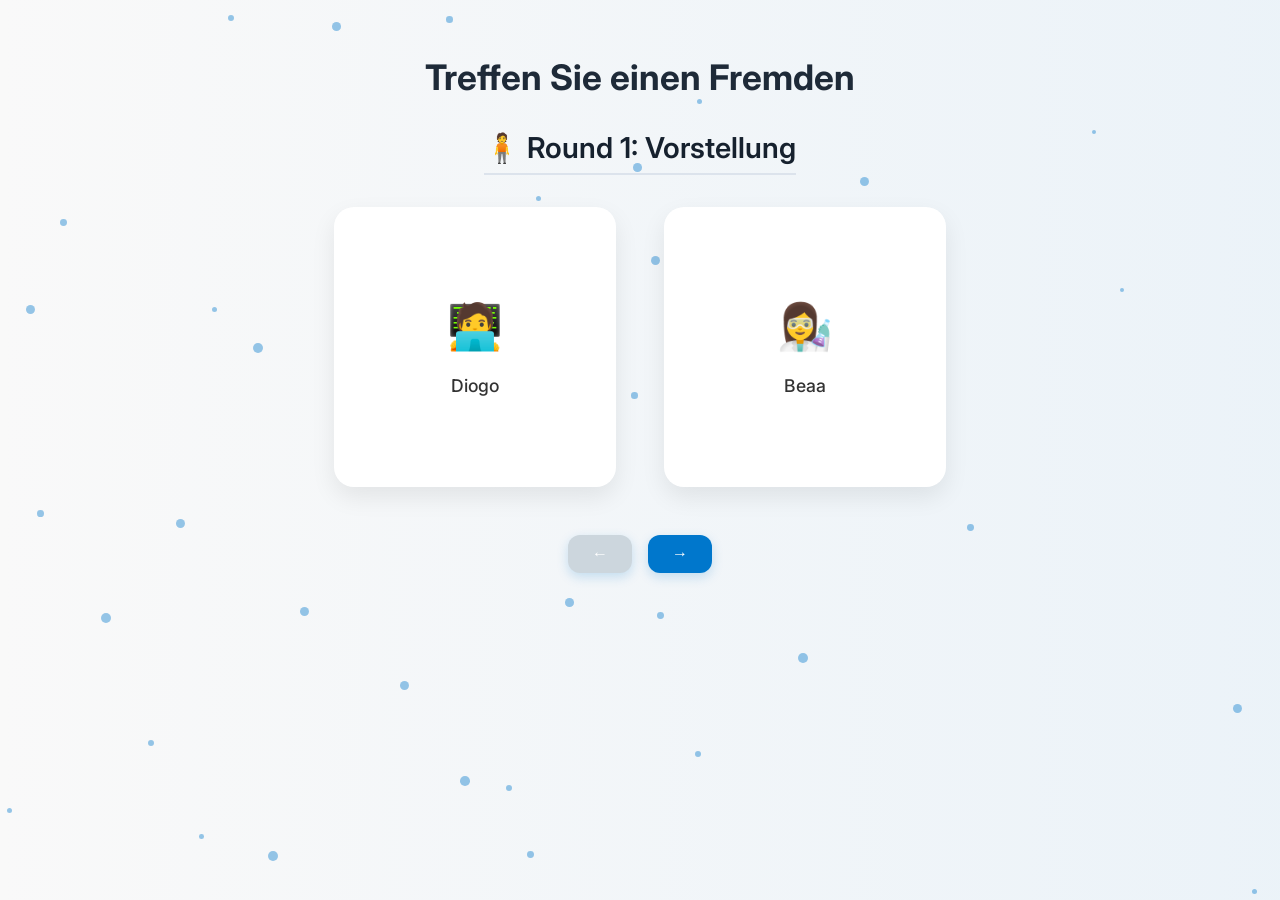
==== index.html @ ba239dfc "chanfes" ====
<!DOCTYPE html>
<html lang="de">
<head>
  <meta charset="UTF-8" />
  <meta name="viewport" content="width=device-width, initial-scale=1.0"/>
  <title>Treffen Sie einen Fremden</title>
  <link href="https://fonts.googleapis.com/css2?family=Inter:wght@400;600&display=swap" rel="stylesheet">
  <link rel="stylesheet" href="styles.css" />
</head>
<body>
<div id="particles"></div>

  <h1>Treffen Sie einen Fremden</h1>

  <div id="sections-container">

    <div class="section active">
      <div class="section-title">🧍 Round 1: Vorstellung</div>
      <div class="cards">
        <div class="card" onclick="this.classList.toggle('flipped')">
          <div class="card-inner">
            <div class="card-front"><div class="icon">🧑‍💻</div>Diogo</div>
            <div class="card-back"> 🇸🇪 Aus Malmö <br> 🏠 Wohnung in München  <br>🛖 Klein Wohnung  </div>
            </div>
        </div>
        <div class="card" onclick="this.classList.toggle('flipped')">
          <div class="card-inner">
            <div class="card-front"><div class="icon">👩‍🔬</div>Beaa</div>
            <div class="card-back">🇺🇸 Aus Sunnyvale <br>🏠 Wohnt in Leuven <br>👯‍♀️ Mit zwei Mitbewohnerinnen </div>
          </div>
        </div>
      </div>
    </div>

    <div class="section">
      <div class="section-title">💼 Round 2: Beruf & Sprache</div>
      <div class="cards">
        <div class="card" onclick="this.classList.toggle('flipped')">
          <div class="card-inner">
            <div class="card-front"><div class="icon">💻</div>Diogo</div>
            <div class="card-back">Informatiker, arbeit of zu Hause<br> Spacht: 🇸🇪 🇪🇸 <br> Lernt: Deutsch</div>
          </div>
        </div>
        <div class="card" onclick="this.classList.toggle('flipped')">
          <div class="card-inner">
            <div class="card-front"><div class="icon">🧬</div>Beaa</div>
            <div class="card-back">Forscherin, Bioingenieurin<br>Sparche: 🇺🇸 🇵🇹 <br> Lernt: Deutsch</div>
          </div>
        </div>
      </div>
    </div>

    <div class="section">
      <div class="section-title">🎯 Round 3: Freizeit & Plan</div>
      <div class="cards">
        <div class="card" onclick="this.classList.toggle('flipped')">
          <div class="card-inner">
            <div class="card-front"><div class="icon">⚽</div>Diogo</div>
            <div class="card-back">💖 - Jogging, Fußball <br> 🍖 Halb Zwei, Hard Rock</div>
          </div>
        </div>
        <div class="card" onclick="this.classList.toggle('flipped')">
          <div class="card-inner">
            <div class="card-front"><div class="icon">📚</div>Beaa</div>
            <div class="card-back"> 💙 Liest und schwimmt gern</div>
          </div>
        </div>
      </div>
    </div>

    <div class="section">
      <div class="section-title">🍔 Round 4: Im Restaurant</div>
      <div class="cards">
        <div class="card" onclick="this.classList.toggle('flipped')">
          <div class="card-inner">
            <div class="card-front"><div class="icon">🍺</div>Diogo</div>
            <div class="card-back"> 🍺 Schnitzel & Bier<br> Schweden = kalt ❄️</div>
          </div>
        </div>
        <div class="card" onclick="this.classList.toggle('flipped')">
          <div class="card-inner">
            <div class="card-front"><div class="icon">🍔</div>Beaa</div>
            <div class="card-back">🍔 Hamburger & Wasser<br>Kalifornien = sonnig ☀️</div>
          </div>
        </div>
      </div>
    </div>

    <div class="section">
      <div class="section-title">🧾 Round 5: Rechnung & Abschied</div>
      <div class="cards">
        <div class="card" onclick="this.classList.toggle('flipped')">
          <div class="card-inner">
            <div class="card-front"><div class="icon">💳</div>Diogo</div>
            <div class="card-back">💸 Zahlt mit Karte<br>📅 Kaffee nächste Woche?</div>
          </div>
        </div>
        <div class="card" onclick="this.classList.toggle('flipped')">
          <div class="card-inner">
            <div class="card-front"><div class="icon">☕</div>Beaa</div>
            <div class="card-back">🧑Getrennt zahlen</div>
          </div>
        </div>
      </div>
    </div>

 <div class="section">
  <div class="section-title">❓ Quiz: Fragen zur Präsentation</div>
  <form id="quizForm" class="quiz-form">
    <div class="question">
      <label>1. Woher kommt Diogo ursprünglich? </label><br/>
      <input type="checkbox" name="q1" value="Malmö" required> Malmö<br/>
      <input type="checkbox" name="q1" value="Leuven"> Leuven<br/>
      <input type="checkbox" name="q1" value="Sunnyvale"> Sunnyvale<br/>
    </div>

    <div class="question">
      <label>2. Wie viele Sprachen spricht Beaa? </label><br/>
      <input type="checkbox" name="q2" value="2" required> 2<br/>
      <input type="checkbox" name="q2" value="3"> 3<br/>
      <input type="checkbox" name="q2" value="4"> 4<br/>
    </div>

    <div class="question">
      <label>3. Was ist Diogos Haupthobby? </label><br/>
      <input type="checkbox" name="q3" value="Jogging" required> Jogging<br/>
      <input type="checkbox" name="q3" value="Schwimmen"> Schwimmen<br/>
      <input type="checkbox" name="q3" value="Lesen"> Lesen<br/>
    </div>

    <div class="question">
      <label>4. Was macht Beaa gerne in ihrer Freizeit? </label><br/>
      <input type="checkbox" name="q4" value="Lesen" required> Lesen<br/>
      <input type="checkbox" name="q4" value="Schwimmen"> Schwimmen<br/>
      <input type="checkbox" name="q4" value="Kochen"> Kochen<br/>
    </div>

    <button type="submit">Antworten abschicken</button>
  </form>
  <div id="quizResult" style="margin-top:1rem; font-weight:600;"></div>
</div>





  </div>

  <div class="nav-buttons">
    <button id="prevBtn" onclick="changeSection(-1)" disabled>&larr;</button>
    <button id="nextBtn" onclick="changeSection(1)">&rarr;</button>
  </div>

  <script src="scripts.js"></script>
</body>
</html>
---- styles.css ----
body {
  font-family: 'Inter', 'Segoe UI Emoji', 'Noto Color Emoji', 'Apple Color Emoji', sans-serif;
  background: linear-gradient(270deg, #eef2f3, #d0e6f7, #f9f9f9);
  background-size: 600% 600%;
  animation: gradientAnimation 20s ease infinite;
  margin: 0;
  padding: 2rem;
  display: flex;
  flex-direction: column;
  align-items: center;
  color: #333;
}



h1 {
  text-align: center;
  margin-bottom: 2rem;
  font-weight: 700;
  font-size: 2.2rem;
  color: #1e2a38;
}

.section {

  display: none;
  flex-direction: column;
  align-items: center;
  width: 100%;
  max-width: 1000px;
  transition: opacity 0.5s ease;
  
}

.section.active {
  display: flex;
}

.section-title {
  text-align: center;
  font-size: 1.8rem;
  font-weight: 600;
  margin-bottom: 2rem;
  color: #16212e;
  border-bottom: 2px solid #dce3ec;
  padding-bottom: 0.5rem;
}

.cards {
  display: flex;
  justify-content: center;
  gap: 3rem;
  flex-wrap: wrap;
}

.card {
  width: clamp(280px, 22vw, 400px);
  height: clamp(280px, 30vh, 400px);
  perspective: 1000px;
  transition: transform 0.3s ease;
}

.card:hover {
  transform: scale(1.02);
}
.card:hover .card-inner {
  box-shadow: 0 12px 24px rgba(0, 119, 204, 0.2);
  transform: rotateY(0deg) scale(1.03) rotateZ(0.2deg);
}


.card-inner {
   transition: transform 0.6s cubic-bezier(0.68, -0.55, 0.27, 1.55);
  position: relative;
  width: 100%;
  height: 100%;
  transition: transform 0.6s;
  transform-style: preserve-3d;
  cursor: pointer;
}

.card.flipped .card-inner {
  transform: rotateY(180deg);
}

.card-front,
.card-back {
  position: absolute;
  width: 100%;
  height: 100%;
  backface-visibility: hidden;
  border-radius: 20px;
  box-shadow: 0 10px 25px rgba(0, 0, 0, 0.08);
  display: flex;
  flex-direction: column;
  align-items: center;
  justify-content: center;
  padding: 1.2rem;
  box-sizing: border-box;
  transition: background 0.4s ease;
  font-size: 1.1rem;
  text-align: center;
  font-weight: 500;
  line-height: 1.5;
}

.card-front {
  background: #ffffff;
}

.card-back {
  background: #e6f4ff;
  transform: rotateY(180deg);
}

.icon {
  font-size: 2.8rem;
  margin-bottom: 0.8rem;
}

.nav-buttons {
  margin-top: 3rem;
  display: flex;
  gap: 1rem;
}

.nav-buttons button {
  padding: 0.65rem 1.5rem;
  font-size: 1rem;
  border: none;
  border-radius: 12px;
  background-color: #0077cc;
  color: white;
  font-weight: 600;
  box-shadow: 0 4px 12px rgba(0, 119, 204, 0.2);
  transition: all 0.3s ease;
  cursor: pointer;
}

.nav-buttons button:hover:not(:disabled) {
  background-color: #005fa3;
  transform: translateY(-2px);
}

.nav-buttons button:disabled {
  background-color: #ccd6dd;
  cursor: not-allowed;
}

.quiz-form {
  display: flex;
  flex-direction: column;
  gap: 1.5rem;
  max-width: 700px;
  margin: 0 auto;
}

.question label {
  font-weight: 600;
  margin-bottom: 0.4rem;
  display: block;
  color: #16212e;
}

.question input[type="radio"] {
  margin-right: 0.5rem;
  cursor: pointer;
}

.question textarea {
  width: 100%;
  padding: 0.6rem;
  border-radius: 8px;
  border: 1px solid #ccc;
  resize: vertical;
  font-family: inherit;
  font-size: 1rem;
}

.quiz-form button {
  align-self: flex-start;
  background-color: #0077cc;
  color: white;
  border: none;
  border-radius: 12px;
  padding: 0.7rem 1.6rem;
  font-weight: 600;
  cursor: pointer;
  transition: background-color 0.3s ease;
}

.quiz-form button:hover {
  background-color: #005fa3;
}


@media (max-width: 600px) {
  .card {
    width: 150px;
    height: 200px;
  }

  .cards {
    gap: 1.5rem;
  }

  .section-title {
    font-size: 1.3rem;
  }

  h1 {
    font-size: 1.5rem;
  }

  .card-front,
  .card-back {
    font-size: 0.9rem;
  }
}

#particles {
  position: fixed;
  top: 0; left: 0;
  width: 100vw;
  height: 100vh;
  pointer-events: none;
  overflow: visible;
  z-index: -1;
}

.particle {
  position: absolute;
  background-color: #0077cc;
  border-radius: 50%;
  opacity: 0.4;
  will-change: transform;
}

@keyframes floatUpDown {
  0%, 100% { transform: translateY(0); }
  50% { transform: translateY(-20px); }
}
@keyframes floatLeftRight {
  0%, 100% { transform: translateX(0); }
  50% { transform: translateX(20px); }
}
@keyframes floatDiag {
  0%, 100% { transform: translate(0,0); }
  50% { transform: translate(15px, -15px); }
}
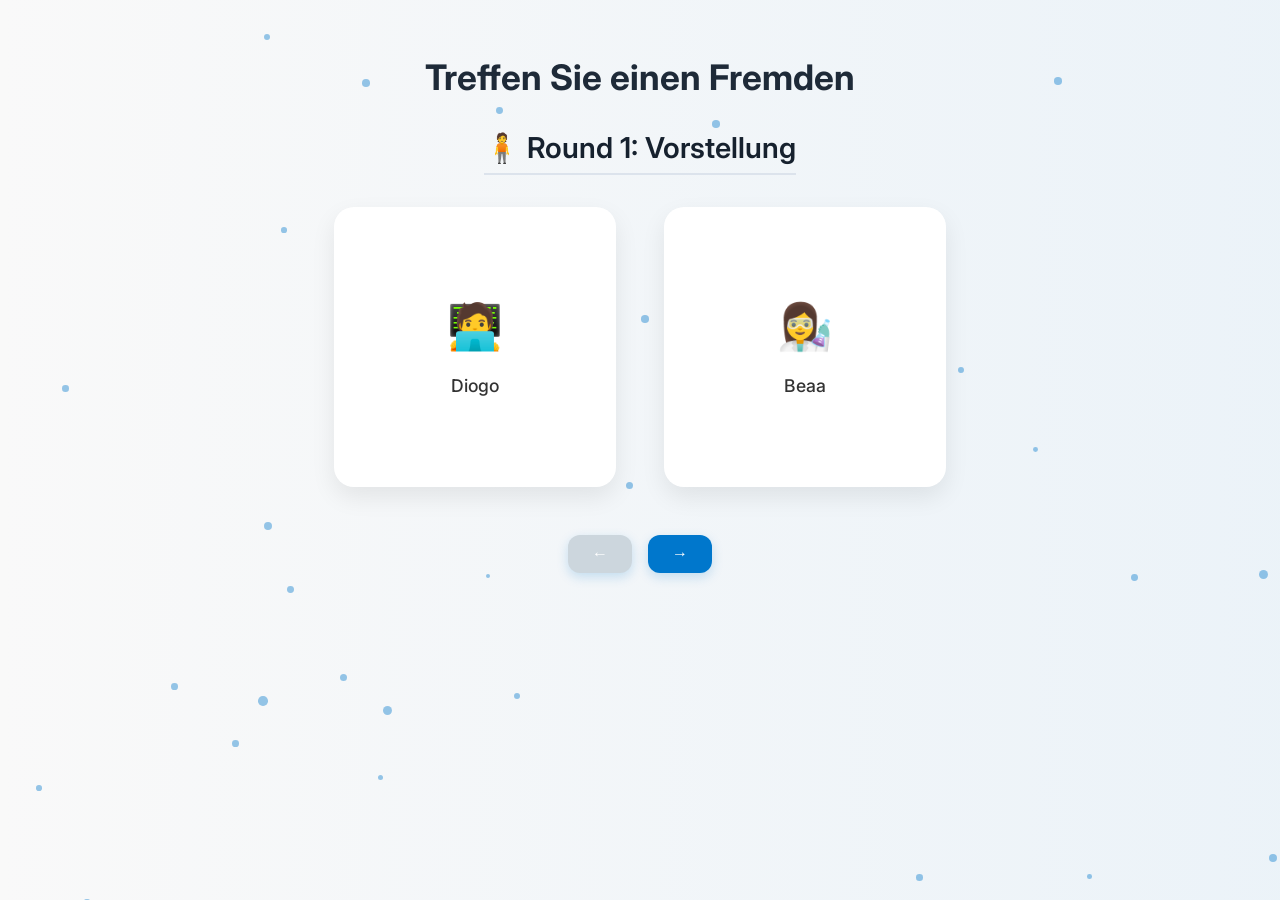
==== commit 37efcbf4: "up" ====
--- a/index.html
+++ b/index.html
@@ -38,13 +38,13 @@
         <div class="card" onclick="this.classList.toggle('flipped')">
           <div class="card-inner">
             <div class="card-front"><div class="icon">💻</div>Diogo</div>
-            <div class="card-back">Informatiker, arbeit of zu Hause<br> Spacht: 🇸🇪 🇪🇸 <br> Lernt: Deutsch</div>
+            <div class="card-back">💻 Informatiker, arbeit of zu Hause<br> Spicht: 🇸🇪 🇪🇸 <br> Lernt: Deutsch</div>
           </div>
         </div>
         <div class="card" onclick="this.classList.toggle('flipped')">
           <div class="card-inner">
             <div class="card-front"><div class="icon">🧬</div>Beaa</div>
-            <div class="card-back">Forscherin, Bioingenieurin<br>Sparche: 🇺🇸 🇵🇹 <br> Lernt: Deutsch</div>
+            <div class="card-back">👩‍🔬 Forscherin, Bioingenieurin<br>Spricht: 🇺🇸 🇵🇹 <br> Lernt: Deutsch</div>
           </div>
         </div>
       </div>
@@ -56,13 +56,13 @@
         <div class="card" onclick="this.classList.toggle('flipped')">
           <div class="card-inner">
             <div class="card-front"><div class="icon">⚽</div>Diogo</div>
-            <div class="card-back">💖 - Jogging, Fußball <br> 🍖 Halb Zwei, Hard Rock</div>
+            <div class="card-back"> 🏃‍♂️ Jogging <br> 🎾 Spiele Tennis <br> 🕜 Halb Zwei, Hard Rock</div>
           </div>
         </div>
         <div class="card" onclick="this.classList.toggle('flipped')">
           <div class="card-inner">
             <div class="card-front"><div class="icon">📚</div>Beaa</div>
-            <div class="card-back"> 💙 Liest und schwimmt gern</div>
+            <div class="card-back"> 📕 Lese <br> 🏊‍♀️ Schwimme gern</div>
           </div>
         </div>
       </div>
@@ -74,13 +74,13 @@
         <div class="card" onclick="this.classList.toggle('flipped')">
           <div class="card-inner">
             <div class="card-front"><div class="icon">🍺</div>Diogo</div>
-            <div class="card-back"> 🍺 Schnitzel & Bier<br> Schweden = kalt ❄️</div>
+            <div class="card-back"> 🍺 Schnitzel und Bier <br> 🇸🇪 Schweden = kalt ❄️</div>
           </div>
         </div>
         <div class="card" onclick="this.classList.toggle('flipped')">
           <div class="card-inner">
             <div class="card-front"><div class="icon">🍔</div>Beaa</div>
-            <div class="card-back">🍔 Hamburger & Wasser<br>Kalifornien = sonnig ☀️</div>
+            <div class="card-back">🍔 Hamburger und Wasser<br> 🇺🇸 Kalifornien = sonnig ☀️</div>
           </div>
         </div>
       </div>
@@ -92,13 +92,13 @@
         <div class="card" onclick="this.classList.toggle('flipped')">
           <div class="card-inner">
             <div class="card-front"><div class="icon">💳</div>Diogo</div>
-            <div class="card-back">💸 Zahlt mit Karte<br>📅 Kaffee nächste Woche?</div>
+            <div class="card-back"> 💳 Mit Karte <br> 📅 Kaffee nächste Woche?</div>
           </div>
         </div>
         <div class="card" onclick="this.classList.toggle('flipped')">
           <div class="card-inner">
             <div class="card-front"><div class="icon">☕</div>Beaa</div>
-            <div class="card-back">🧑Getrennt zahlen</div>
+            <div class="card-back">🧑 Getrennt </div>
           </div>
         </div>
       </div>
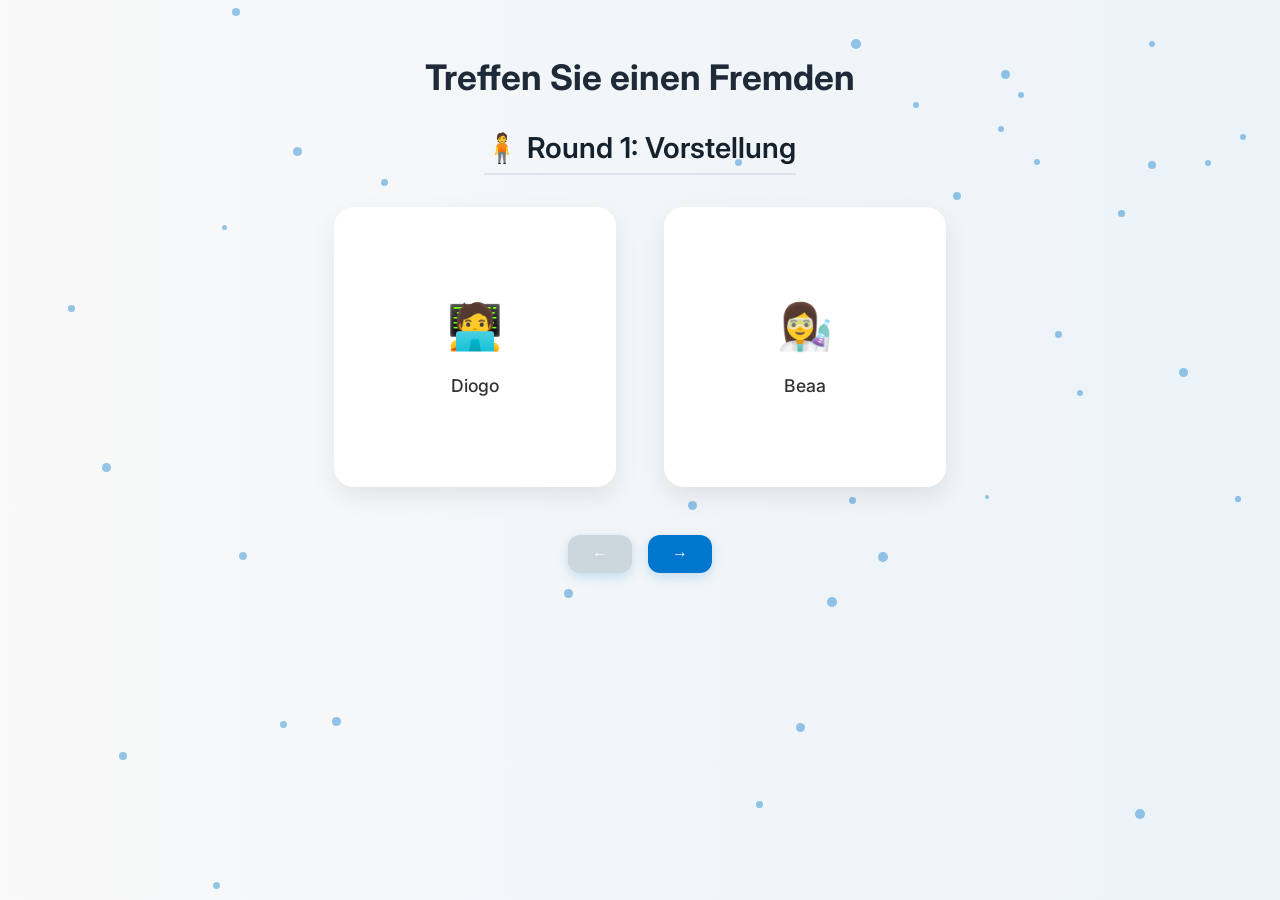
==== commit c8150715: "fixs" ====
--- a/index.html
+++ b/index.html
@@ -92,7 +92,7 @@
         <div class="card" onclick="this.classList.toggle('flipped')">
           <div class="card-inner">
             <div class="card-front"><div class="icon">💳</div>Diogo</div>
-            <div class="card-back"> 💳 Mit Karte <br> 📅 Kaffee nächste Woche?</div>
+            <div class="card-back"> 💳 Mit Karte <br> 📅 Kaffee am Sonnstag?</div>
           </div>
         </div>
         <div class="card" onclick="this.classList.toggle('flipped')">
@@ -109,28 +109,28 @@
   <form id="quizForm" class="quiz-form">
     <div class="question">
       <label>1. Woher kommt Diogo ursprünglich? </label><br/>
-      <input type="checkbox" name="q1" value="Malmö" required> Malmö<br/>
+      <input type="checkbox" name="q1" value="Malmö" > Malmö<br/>
       <input type="checkbox" name="q1" value="Leuven"> Leuven<br/>
       <input type="checkbox" name="q1" value="Sunnyvale"> Sunnyvale<br/>
     </div>
 
     <div class="question">
       <label>2. Wie viele Sprachen spricht Beaa? </label><br/>
-      <input type="checkbox" name="q2" value="2" required> 2<br/>
+      <input type="checkbox" name="q2" value="2" > 2<br/>
       <input type="checkbox" name="q2" value="3"> 3<br/>
       <input type="checkbox" name="q2" value="4"> 4<br/>
     </div>
 
     <div class="question">
       <label>3. Was ist Diogos Haupthobby? </label><br/>
-      <input type="checkbox" name="q3" value="Jogging" required> Jogging<br/>
+      <input type="checkbox" name="q3" value="Jogging" > Jogging<br/>
       <input type="checkbox" name="q3" value="Schwimmen"> Schwimmen<br/>
       <input type="checkbox" name="q3" value="Lesen"> Lesen<br/>
     </div>
 
     <div class="question">
       <label>4. Was macht Beaa gerne in ihrer Freizeit? </label><br/>
-      <input type="checkbox" name="q4" value="Lesen" required> Lesen<br/>
+      <input type="checkbox" name="q4" value="Lesen" > Lesen<br/>
       <input type="checkbox" name="q4" value="Schwimmen"> Schwimmen<br/>
       <input type="checkbox" name="q4" value="Kochen"> Kochen<br/>
     </div>
